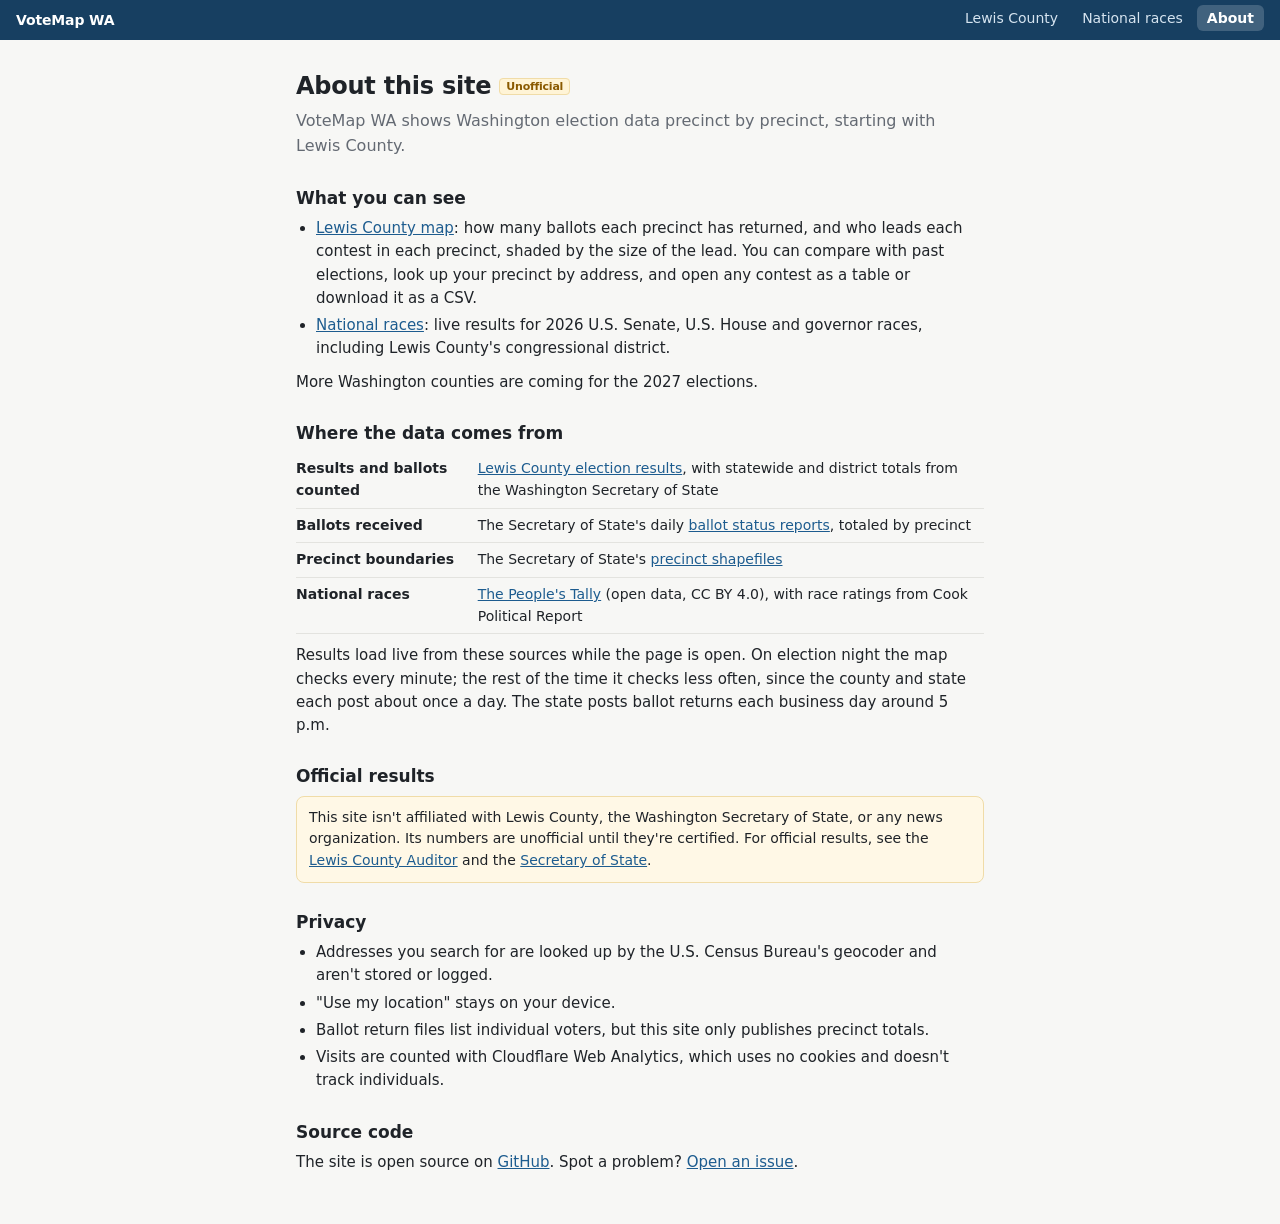
==== site/about.html @ 44520d3f "Add a top menu bar and an about page A slim menu bar on every page links the Lewis County map, natio" ====
<!doctype html>
<html lang="en">
<head>
  <meta charset="utf-8">
  <meta name="viewport" content="width=device-width, initial-scale=1">
  <title>About VoteMap WA</title>
  <meta name="description" content="What the Lewis County Election Map shows, where its data comes from, and how it handles your privacy.">
  <meta property="og:type" content="website">
  <meta property="og:url" content="https://votemapwa.org/about.html">
  <meta property="og:title" content="About VoteMap WA">
  <meta property="og:description" content="What the Lewis County Election Map shows, where its data comes from, and how it handles your privacy.">
  <meta property="og:image" content="https://votemapwa.org/share.png">
  <link rel="icon" href="favicon.ico" sizes="any">
  <link rel="icon" href="favicon.svg" type="image/svg+xml">
  <link rel="apple-touch-icon" href="apple-touch-icon.png">
  <link rel="stylesheet" href="nav.css">
  <style>
    :root {
      --bg: #f7f7f5; --panel: #fff; --text: #1f2328; --muted: #646a73; --line: #e3e3df; --accent: #1d5c8f;
      font-family: system-ui, -apple-system, "Segoe UI", Roboto, sans-serif; color: var(--text);
    }
    * { box-sizing: border-box; }
    html, body { margin: 0; background: var(--bg); }
    a { color: var(--accent); }
    .wrap { max-width: 720px; margin: 0 auto; padding: 18px 16px 40px; line-height: 1.55; font-size: 15px; }
    h1 { font-size: 24px; margin: 10px 0 4px; letter-spacing: -0.01em; }
    h2 { font-size: 17px; margin: 26px 0 6px; }
    p, ul { margin: 0 0 10px; }
    ul { padding-left: 20px; }
    li { margin-bottom: 4px; }
    .lede { color: var(--muted); font-size: 16px; }
    .badge { font-size: 11px; font-weight: 600; color: #8a5a00; background: #fff4d6; border: 1px solid #f0dca8; border-radius: 4px; padding: 1px 6px; vertical-align: middle; }
    .note { background: #fff8e6; border: 1px solid #f0dca8; border-radius: 8px; padding: 10px 12px; font-size: 14px; }
    table { border-collapse: collapse; width: 100%; font-size: 14px; margin: 6px 0 10px; }
    th, td { text-align: left; padding: 6px 8px 6px 0; border-bottom: 1px solid var(--line); vertical-align: top; }
    th { font-weight: 600; }
  </style>
</head>
<body>
  <nav class="topnav" aria-label="Site">
    <a class="brand" href="./">VoteMap WA</a>
    <ul>
      <li><a href="./">Lewis County</a></li>
      <li><a href="national.html">National races</a></li>
      <li><a href="about.html" aria-current="page">About</a></li>
    </ul>
  </nav>
  <main class="wrap">
    <h1>About this site <span class="badge">Unofficial</span></h1>
    <p class="lede">VoteMap WA shows Washington election data precinct by precinct, starting with Lewis County.</p>

    <h2>What you can see</h2>
    <ul>
      <li><a href="./">Lewis County map</a>: how many ballots each precinct has returned, and who leads each contest
        in each precinct, shaded by the size of the lead. You can compare with past elections, look up your precinct by
        address, and open any contest as a table or download it as a CSV.</li>
      <li><a href="national.html">National races</a>: live results for 2026 U.S. Senate, U.S. House and governor
        races, including Lewis County's congressional district.</li>
    </ul>
    <p>More Washington counties are coming for the 2027 elections.</p>

    <h2>Where the data comes from</h2>
    <table>
      <tr><th>Results and ballots counted</th><td><a href="https://results.votewa.gov/results/public/lewis-county-wa" target="_blank" rel="noopener">Lewis County election results</a>, with statewide and district totals from the Washington Secretary of State</td></tr>
      <tr><th>Ballots received</th><td>The Secretary of State's daily <a href="https://www.sos.wa.gov/elections/data-research/election-data-and-maps/ballot-status-reports" target="_blank" rel="noopener">ballot status reports</a>, totaled by precinct</td></tr>
      <tr><th>Precinct boundaries</th><td>The Secretary of State's <a href="https://www.sos.wa.gov/elections/data-research/election-data-and-maps/reports-data-and-statistics/precinct-shapefiles" target="_blank" rel="noopener">precinct shapefiles</a></td></tr>
      <tr><th>National races</th><td><a href="https://thepeoplestally.com/" target="_blank" rel="noopener">The People's Tally</a> (open data, CC BY 4.0), with race ratings from Cook Political Report</td></tr>
    </table>
    <p>Results load live from these sources while the page is open. On election night the map checks every minute; the
      rest of the time it checks less often, since the county and state each post about once a day. The state posts
      ballot returns each business day around 5 p.m.</p>

    <h2>Official results</h2>
    <p class="note">This site isn't affiliated with Lewis County, the Washington Secretary of State, or any news
      organization. Its numbers are unofficial until they're certified. For official results, see the
      <a href="https://elections.lewiscountywa.gov/" target="_blank" rel="noopener">Lewis County Auditor</a> and the
      <a href="https://www.sos.wa.gov/elections" target="_blank" rel="noopener">Secretary of State</a>.</p>

    <h2>Privacy</h2>
    <ul>
      <li>Addresses you search for are looked up by the U.S. Census Bureau's geocoder and aren't stored or logged.</li>
      <li>"Use my location" stays on your device.</li>
      <li>Ballot return files list individual voters, but this site only publishes precinct totals.</li>
      <li>Visits are counted with Cloudflare Web Analytics, which uses no cookies and doesn't track individuals.</li>
    </ul>

    <h2>Source code</h2>
    <p>The site is open source on <a href="https://github.com/eckstein/lewis-county-election-map" target="_blank" rel="noopener">GitHub</a>.
      Spot a problem? <a href="https://github.com/eckstein/lewis-county-election-map/issues" target="_blank" rel="noopener">Open an issue</a>.</p>
  </main>
  <script defer src="https://static.cloudflareinsights.com/beacon.min.js" data-cf-beacon='{"token": "aafe9ad38ead4d3689446bed4373c6c2"}'></script>
</body>
</html>
---- site/nav.css ----
/* The slim menu bar at the top of every page. */
:root { --nav-h: 40px; }
.topnav {
  flex: none; height: var(--nav-h); display: flex; align-items: center; gap: 16px;
  padding: 0 16px; background: #173f61; color: #fff;
  font-family: system-ui, -apple-system, "Segoe UI", Roboto, sans-serif; font-size: 14px;
}
.topnav .brand { color: #fff; font-weight: 700; text-decoration: none; letter-spacing: -0.01em; white-space: nowrap; }
.topnav ul { display: flex; gap: 4px; margin: 0 0 0 auto; padding: 0; list-style: none; overflow-x: auto; scrollbar-width: none; }
.topnav ul::-webkit-scrollbar { display: none; }
.topnav ul a {
  display: block; padding: 5px 10px; border-radius: 6px; white-space: nowrap;
  color: #d6e4f0; text-decoration: none;
}
.topnav ul a:hover, .topnav ul a:focus-visible { background: rgba(255,255,255,.12); color: #fff; }
.topnav ul a[aria-current="page"] { background: rgba(255,255,255,.18); color: #fff; font-weight: 600; }
@media (max-width: 420px) {
  .topnav { gap: 8px; padding: 0 10px; }
  .topnav ul a { padding: 5px 7px; }
}
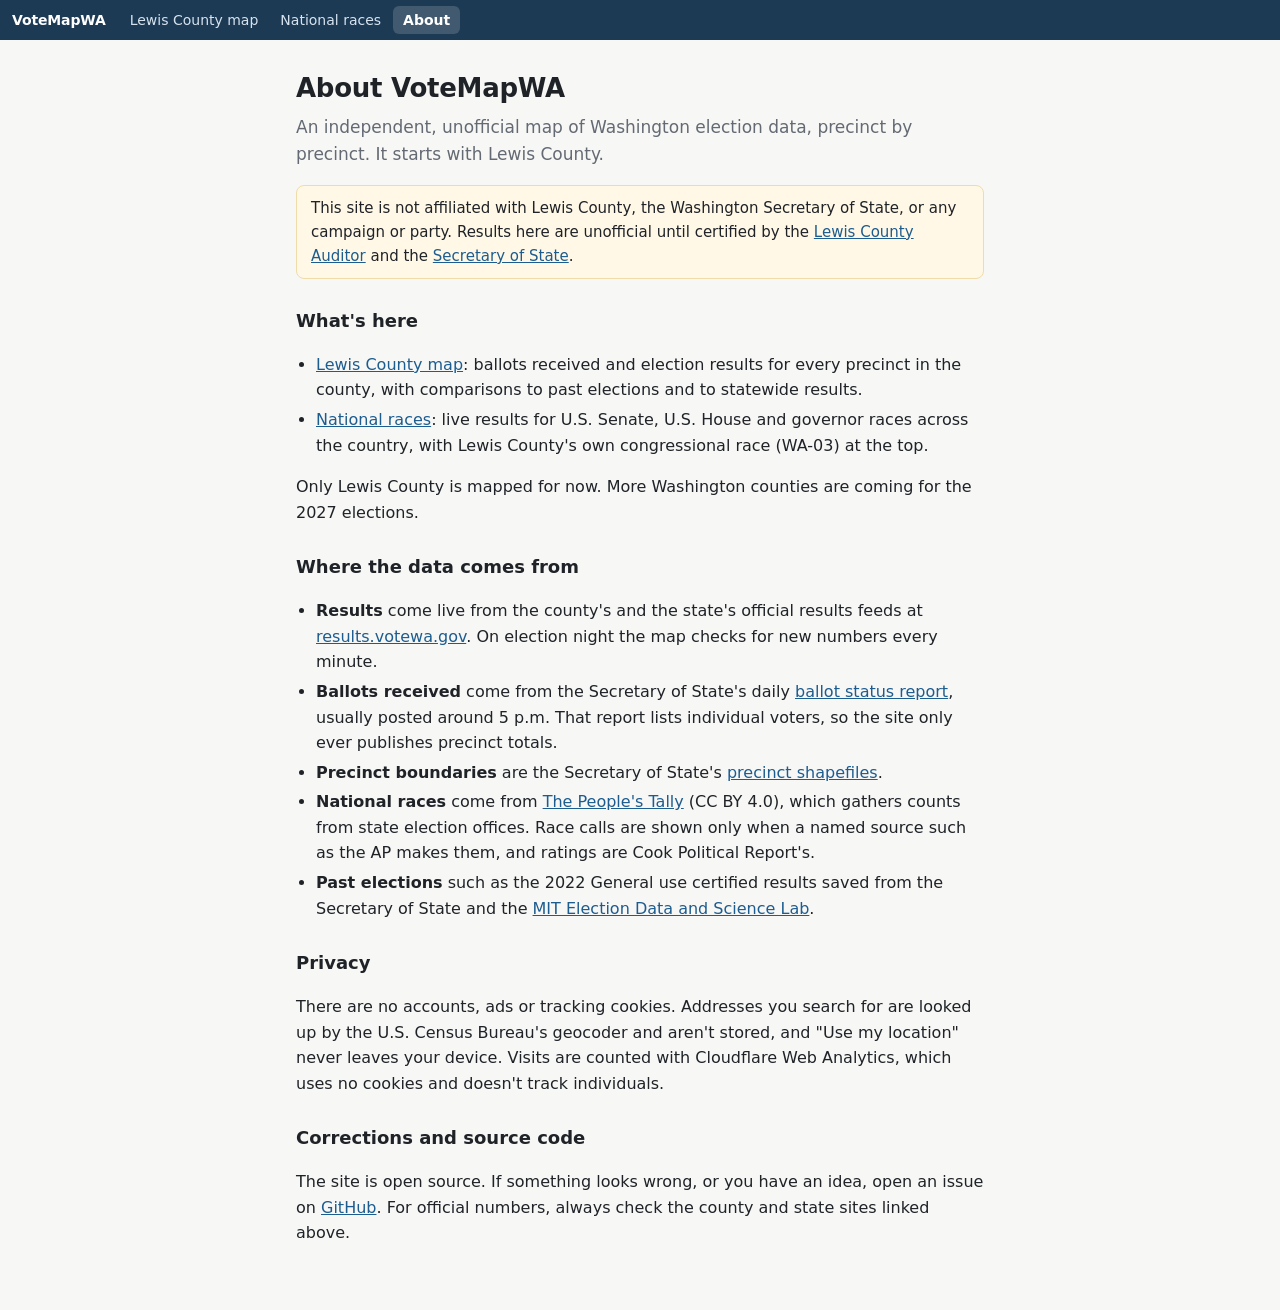
==== commit 14afb00a: "Add a site-wide top menu and an About page A slim bar (nav.css, shared) links the Lewis County map, " ====
--- a/site/about.html
+++ b/site/about.html
@@ -3,90 +3,84 @@
 <head>
   <meta charset="utf-8">
   <meta name="viewport" content="width=device-width, initial-scale=1">
-  <title>About VoteMap WA</title>
-  <meta name="description" content="What the Lewis County Election Map shows, where its data comes from, and how it handles your privacy.">
+  <title>About VoteMapWA</title>
+  <meta name="description" content="About VoteMapWA: an unofficial, independent election map for Lewis County, Washington, and where its data comes from.">
   <meta property="og:type" content="website">
   <meta property="og:url" content="https://votemapwa.org/about.html">
-  <meta property="og:title" content="About VoteMap WA">
-  <meta property="og:description" content="What the Lewis County Election Map shows, where its data comes from, and how it handles your privacy.">
+  <meta property="og:title" content="About VoteMapWA">
   <meta property="og:image" content="https://votemapwa.org/share.png">
   <link rel="icon" href="favicon.ico" sizes="any">
   <link rel="icon" href="favicon.svg" type="image/svg+xml">
   <link rel="apple-touch-icon" href="apple-touch-icon.png">
   <link rel="stylesheet" href="nav.css">
   <style>
-    :root {
-      --bg: #f7f7f5; --panel: #fff; --text: #1f2328; --muted: #646a73; --line: #e3e3df; --accent: #1d5c8f;
-      font-family: system-ui, -apple-system, "Segoe UI", Roboto, sans-serif; color: var(--text);
-    }
+    :root { --bg: #f7f7f5; --panel: #fff; --text: #1f2328; --muted: #646a73; --line: #e3e3df; --accent: #1d5c8f;
+      font-family: system-ui, -apple-system, "Segoe UI", Roboto, sans-serif; color: var(--text); }
     * { box-sizing: border-box; }
     html, body { margin: 0; background: var(--bg); }
     a { color: var(--accent); }
-    .wrap { max-width: 720px; margin: 0 auto; padding: 18px 16px 40px; line-height: 1.55; font-size: 15px; }
-    h1 { font-size: 24px; margin: 10px 0 4px; letter-spacing: -0.01em; }
-    h2 { font-size: 17px; margin: 26px 0 6px; }
-    p, ul { margin: 0 0 10px; }
+    .wrap { max-width: 720px; margin: 0 auto; padding: 20px 16px 48px; line-height: 1.6; font-size: 16px; }
+    h1 { font-size: 26px; margin: 8px 0 4px; letter-spacing: -0.01em; }
+    h2 { font-size: 18px; margin: 28px 0 6px; }
+    .lede { font-size: 17px; color: var(--muted); margin-top: 0; }
     ul { padding-left: 20px; }
-    li { margin-bottom: 4px; }
-    .lede { color: var(--muted); font-size: 16px; }
-    .badge { font-size: 11px; font-weight: 600; color: #8a5a00; background: #fff4d6; border: 1px solid #f0dca8; border-radius: 4px; padding: 1px 6px; vertical-align: middle; }
-    .note { background: #fff8e6; border: 1px solid #f0dca8; border-radius: 8px; padding: 10px 12px; font-size: 14px; }
-    table { border-collapse: collapse; width: 100%; font-size: 14px; margin: 6px 0 10px; }
-    th, td { text-align: left; padding: 6px 8px 6px 0; border-bottom: 1px solid var(--line); vertical-align: top; }
-    th { font-weight: 600; }
+    li { margin: 4px 0; }
+    .note { background: #fff8e6; border: 1px solid #f0dca8; border-radius: 8px; padding: 10px 14px; font-size: 15px; }
   </style>
 </head>
 <body>
   <nav class="topnav" aria-label="Site">
-    <a class="brand" href="./">VoteMap WA</a>
-    <ul>
-      <li><a href="./">Lewis County</a></li>
-      <li><a href="national.html">National races</a></li>
-      <li><a href="about.html" aria-current="page">About</a></li>
-    </ul>
+    <a class="brand" href="./">VoteMapWA</a>
+    <div class="links">
+      <a href="./">Lewis County map</a>
+      <a href="national.html">National races</a>
+      <a href="about.html" aria-current="page">About</a>
+    </div>
   </nav>
   <main class="wrap">
-    <h1>About this site <span class="badge">Unofficial</span></h1>
-    <p class="lede">VoteMap WA shows Washington election data precinct by precinct, starting with Lewis County.</p>
+    <h1>About VoteMapWA</h1>
+    <p class="lede">An independent, unofficial map of Washington election data, precinct by precinct. It starts with Lewis County.</p>
 
-    <h2>What you can see</h2>
-    <ul>
-      <li><a href="./">Lewis County map</a>: how many ballots each precinct has returned, and who leads each contest
-        in each precinct, shaded by the size of the lead. You can compare with past elections, look up your precinct by
-        address, and open any contest as a table or download it as a CSV.</li>
-      <li><a href="national.html">National races</a>: live results for 2026 U.S. Senate, U.S. House and governor
-        races, including Lewis County's congressional district.</li>
-    </ul>
-    <p>More Washington counties are coming for the 2027 elections.</p>
-
-    <h2>Where the data comes from</h2>
-    <table>
-      <tr><th>Results and ballots counted</th><td><a href="https://results.votewa.gov/results/public/lewis-county-wa" target="_blank" rel="noopener">Lewis County election results</a>, with statewide and district totals from the Washington Secretary of State</td></tr>
-      <tr><th>Ballots received</th><td>The Secretary of State's daily <a href="https://www.sos.wa.gov/elections/data-research/election-data-and-maps/ballot-status-reports" target="_blank" rel="noopener">ballot status reports</a>, totaled by precinct</td></tr>
-      <tr><th>Precinct boundaries</th><td>The Secretary of State's <a href="https://www.sos.wa.gov/elections/data-research/election-data-and-maps/reports-data-and-statistics/precinct-shapefiles" target="_blank" rel="noopener">precinct shapefiles</a></td></tr>
-      <tr><th>National races</th><td><a href="https://thepeoplestally.com/" target="_blank" rel="noopener">The People's Tally</a> (open data, CC BY 4.0), with race ratings from Cook Political Report</td></tr>
-    </table>
-    <p>Results load live from these sources while the page is open. On election night the map checks every minute; the
-      rest of the time it checks less often, since the county and state each post about once a day. The state posts
-      ballot returns each business day around 5 p.m.</p>
-
-    <h2>Official results</h2>
-    <p class="note">This site isn't affiliated with Lewis County, the Washington Secretary of State, or any news
-      organization. Its numbers are unofficial until they're certified. For official results, see the
+    <p class="note">This site is not affiliated with Lewis County, the Washington Secretary of State, or any campaign or party.
+      Results here are unofficial until certified by the
       <a href="https://elections.lewiscountywa.gov/" target="_blank" rel="noopener">Lewis County Auditor</a> and the
       <a href="https://www.sos.wa.gov/elections" target="_blank" rel="noopener">Secretary of State</a>.</p>
 
-    <h2>Privacy</h2>
+    <h2>What's here</h2>
     <ul>
-      <li>Addresses you search for are looked up by the U.S. Census Bureau's geocoder and aren't stored or logged.</li>
-      <li>"Use my location" stays on your device.</li>
-      <li>Ballot return files list individual voters, but this site only publishes precinct totals.</li>
-      <li>Visits are counted with Cloudflare Web Analytics, which uses no cookies and doesn't track individuals.</li>
+      <li><a href="./">Lewis County map</a>: ballots received and election results for every precinct in the county, with
+        comparisons to past elections and to statewide results.</li>
+      <li><a href="national.html">National races</a>: live results for U.S. Senate, U.S. House and governor races across the
+        country, with Lewis County's own congressional race (WA-03) at the top.</li>
+    </ul>
+    <p>Only Lewis County is mapped for now. More Washington counties are coming for the 2027 elections.</p>
+
+    <h2>Where the data comes from</h2>
+    <ul>
+      <li><strong>Results</strong> come live from the county's and the state's official results feeds at
+        <a href="https://results.votewa.gov/results/public/lewis-county-wa" target="_blank" rel="noopener">results.votewa.gov</a>.
+        On election night the map checks for new numbers every minute.</li>
+      <li><strong>Ballots received</strong> come from the Secretary of State's daily
+        <a href="https://www.sos.wa.gov/elections/data-research/election-data-and-maps/ballot-status-reports" target="_blank" rel="noopener">ballot status report</a>,
+        usually posted around 5 p.m. That report lists individual voters, so the site only ever publishes precinct totals.</li>
+      <li><strong>Precinct boundaries</strong> are the Secretary of State's
+        <a href="https://www.sos.wa.gov/elections/data-research/election-data-and-maps/reports-data-and-statistics/precinct-shapefiles" target="_blank" rel="noopener">precinct shapefiles</a>.</li>
+      <li><strong>National races</strong> come from <a href="https://thepeoplestally.com/open-data/" target="_blank" rel="noopener">The People's Tally</a>
+        (CC BY 4.0), which gathers counts from state election offices. Race calls are shown only when a named source such as
+        the AP makes them, and ratings are Cook Political Report's.</li>
+      <li><strong>Past elections</strong> such as the 2022 General use certified results saved from the Secretary of State
+        and the <a href="https://electionlab.mit.edu/" target="_blank" rel="noopener">MIT Election Data and Science Lab</a>.</li>
     </ul>
 
-    <h2>Source code</h2>
-    <p>The site is open source on <a href="https://github.com/eckstein/lewis-county-election-map" target="_blank" rel="noopener">GitHub</a>.
-      Spot a problem? <a href="https://github.com/eckstein/lewis-county-election-map/issues" target="_blank" rel="noopener">Open an issue</a>.</p>
+    <h2>Privacy</h2>
+    <p>There are no accounts, ads or tracking cookies. Addresses you search for are looked up by the U.S. Census Bureau's
+      geocoder and aren't stored, and "Use my location" never leaves your device. Visits are counted with Cloudflare Web
+      Analytics, which uses no cookies and doesn't track individuals.</p>
+
+    <h2>Corrections and source code</h2>
+    <p>The site is open source. If something looks wrong, or you have an idea, open an issue on
+      <a href="https://github.com/eckstein/lewis-county-election-map" target="_blank" rel="noopener">GitHub</a>.
+      For official numbers, always check the county and state sites linked above.</p>
   </main>
   <script defer src="https://static.cloudflareinsights.com/beacon.min.js" data-cf-beacon='{"token": "aafe9ad38ead4d3689446bed4373c6c2"}'></script>
 </body>
--- a/site/nav.css
+++ b/site/nav.css
@@ -1,20 +1,13 @@
-/* The slim menu bar at the top of every page. */
-:root { --nav-h: 40px; }
+/* Slim site-wide menu bar, shared by every page. */
 .topnav {
-  flex: none; height: var(--nav-h); display: flex; align-items: center; gap: 16px;
-  padding: 0 16px; background: #173f61; color: #fff;
-  font-family: system-ui, -apple-system, "Segoe UI", Roboto, sans-serif; font-size: 14px;
+  flex: none; display: flex; align-items: center; gap: 4px; height: 40px; padding: 0 12px;
+  background: #1d3a55; color: #fff; font-family: system-ui, -apple-system, "Segoe UI", Roboto, sans-serif; font-size: 14px;
+  overflow-x: auto; white-space: nowrap; scrollbar-width: none;
 }
-.topnav .brand { color: #fff; font-weight: 700; text-decoration: none; letter-spacing: -0.01em; white-space: nowrap; }
-.topnav ul { display: flex; gap: 4px; margin: 0 0 0 auto; padding: 0; list-style: none; overflow-x: auto; scrollbar-width: none; }
-.topnav ul::-webkit-scrollbar { display: none; }
-.topnav ul a {
-  display: block; padding: 5px 10px; border-radius: 6px; white-space: nowrap;
-  color: #d6e4f0; text-decoration: none;
-}
-.topnav ul a:hover, .topnav ul a:focus-visible { background: rgba(255,255,255,.12); color: #fff; }
-.topnav ul a[aria-current="page"] { background: rgba(255,255,255,.18); color: #fff; font-weight: 600; }
-@media (max-width: 420px) {
-  .topnav { gap: 8px; padding: 0 10px; }
-  .topnav ul a { padding: 5px 7px; }
-}
+.topnav::-webkit-scrollbar { display: none; }
+.topnav .brand { font-weight: 700; color: #fff; text-decoration: none; margin-right: 10px; letter-spacing: -0.01em; }
+.topnav .links { display: flex; gap: 2px; }
+.topnav .links a { color: #d6e3ef; text-decoration: none; padding: 6px 10px; border-radius: 6px; }
+.topnav .links a:hover { color: #fff; background: rgba(255,255,255,.1); }
+.topnav .links a[aria-current="page"] { color: #fff; background: rgba(255,255,255,.16); font-weight: 600; }
+@media (max-width: 480px) { .topnav .brand { display: none; } .topnav { padding: 0 6px; } .topnav .links a { padding: 6px 8px; } }
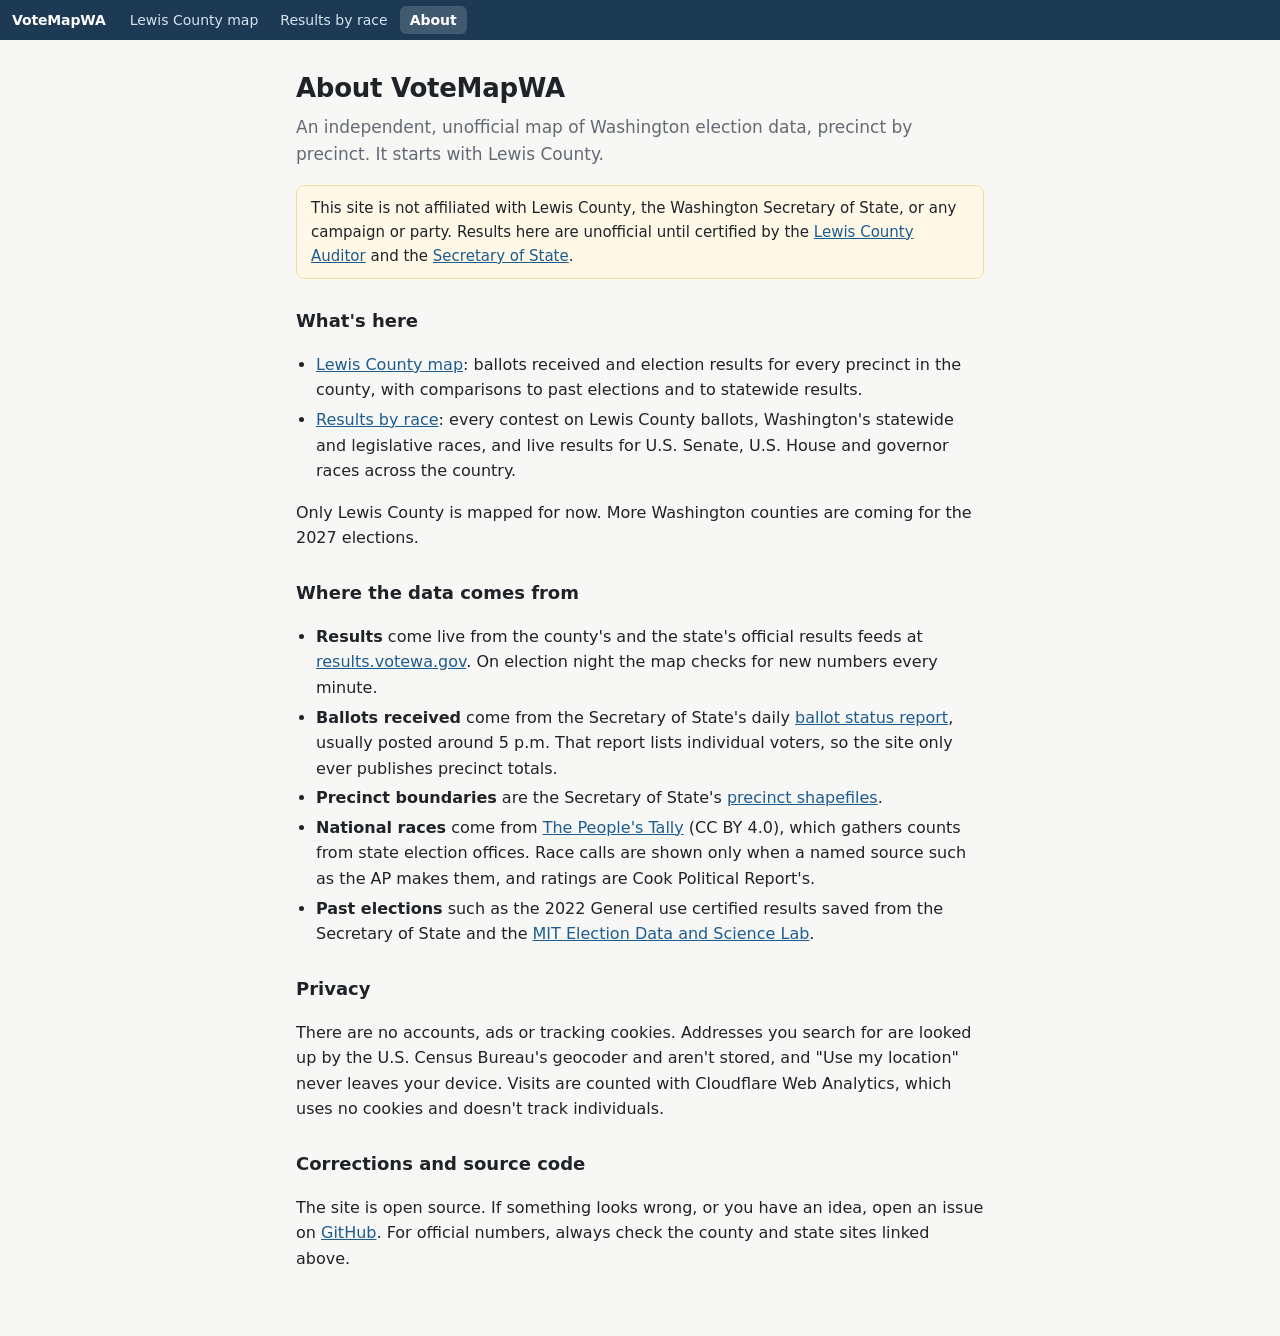
==== commit eee79f42: "Turn the national page into Results by race, with Lewis County and Washington tabs races.html has th" ====
--- a/site/about.html
+++ b/site/about.html
@@ -33,7 +33,7 @@
     <a class="brand" href="./">VoteMapWA</a>
     <div class="links">
       <a href="./">Lewis County map</a>
-      <a href="national.html">National races</a>
+      <a href="races.html">Results by race</a>
       <a href="about.html" aria-current="page">About</a>
     </div>
   </nav>
@@ -50,8 +50,8 @@
     <ul>
       <li><a href="./">Lewis County map</a>: ballots received and election results for every precinct in the county, with
         comparisons to past elections and to statewide results.</li>
-      <li><a href="national.html">National races</a>: live results for U.S. Senate, U.S. House and governor races across the
-        country, with Lewis County's own congressional race (WA-03) at the top.</li>
+      <li><a href="races.html">Results by race</a>: every contest on Lewis County ballots, Washington's statewide and
+        legislative races, and live results for U.S. Senate, U.S. House and governor races across the country.</li>
     </ul>
     <p>Only Lewis County is mapped for now. More Washington counties are coming for the 2027 elections.</p>
 
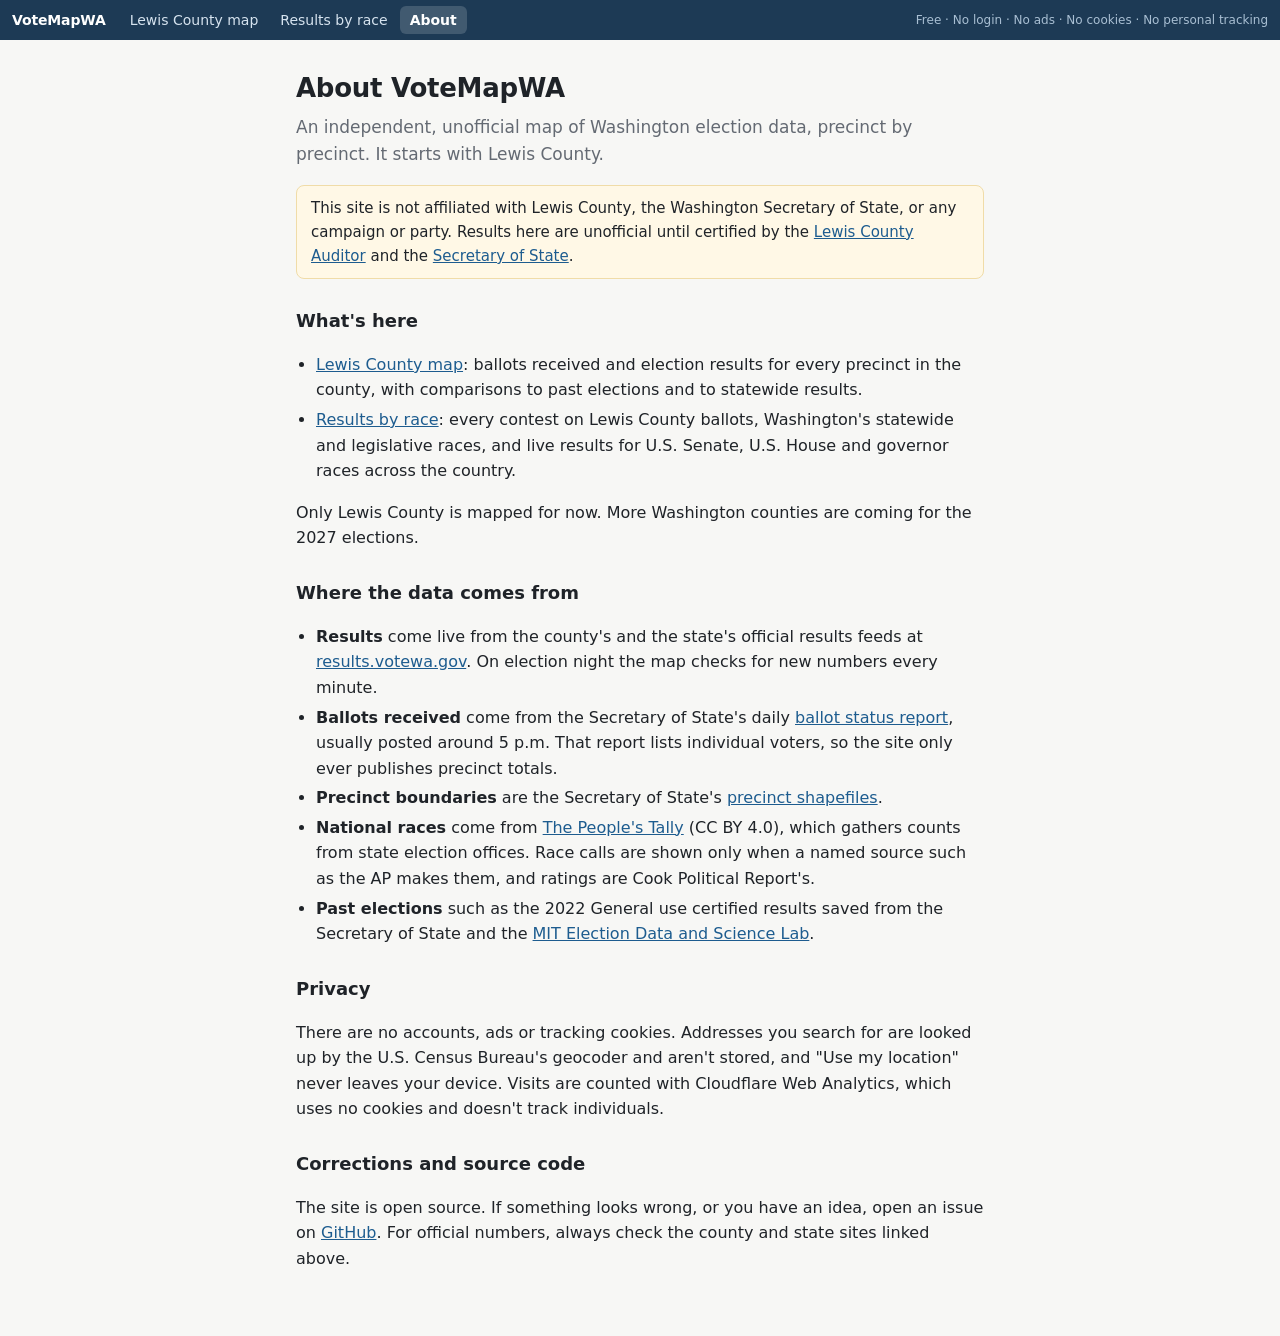
==== commit 3196138e: "Add a values tagline to the right of the top bar (desktop only) Co-Authored-By: Claude Opus 5.5 <nor" ====
--- a/site/about.html
+++ b/site/about.html
@@ -36,6 +36,7 @@
       <a href="races.html">Results by race</a>
       <a href="about.html" aria-current="page">About</a>
     </div>
+    <span class="values" title="Visits are counted in aggregate by Cloudflare Web Analytics, which sets no cookies and doesn't identify you.">Free · No login · No ads · No cookies · No personal tracking</span>
   </nav>
   <main class="wrap">
     <h1>About VoteMapWA</h1>
--- a/site/nav.css
+++ b/site/nav.css
@@ -10,4 +10,6 @@
 .topnav .links a { color: #d6e3ef; text-decoration: none; padding: 6px 10px; border-radius: 6px; }
 .topnav .links a:hover { color: #fff; background: rgba(255,255,255,.1); }
 .topnav .links a[aria-current="page"] { color: #fff; background: rgba(255,255,255,.16); font-weight: 600; }
+.topnav .values { margin-left: auto; padding-left: 16px; font-size: 12px; color: #a9bfd3; }
+@media (max-width: 900px) { .topnav .values { display: none; } }
 @media (max-width: 480px) { .topnav .brand { display: none; } .topnav { padding: 0 6px; } .topnav .links a { padding: 6px 8px; } }
